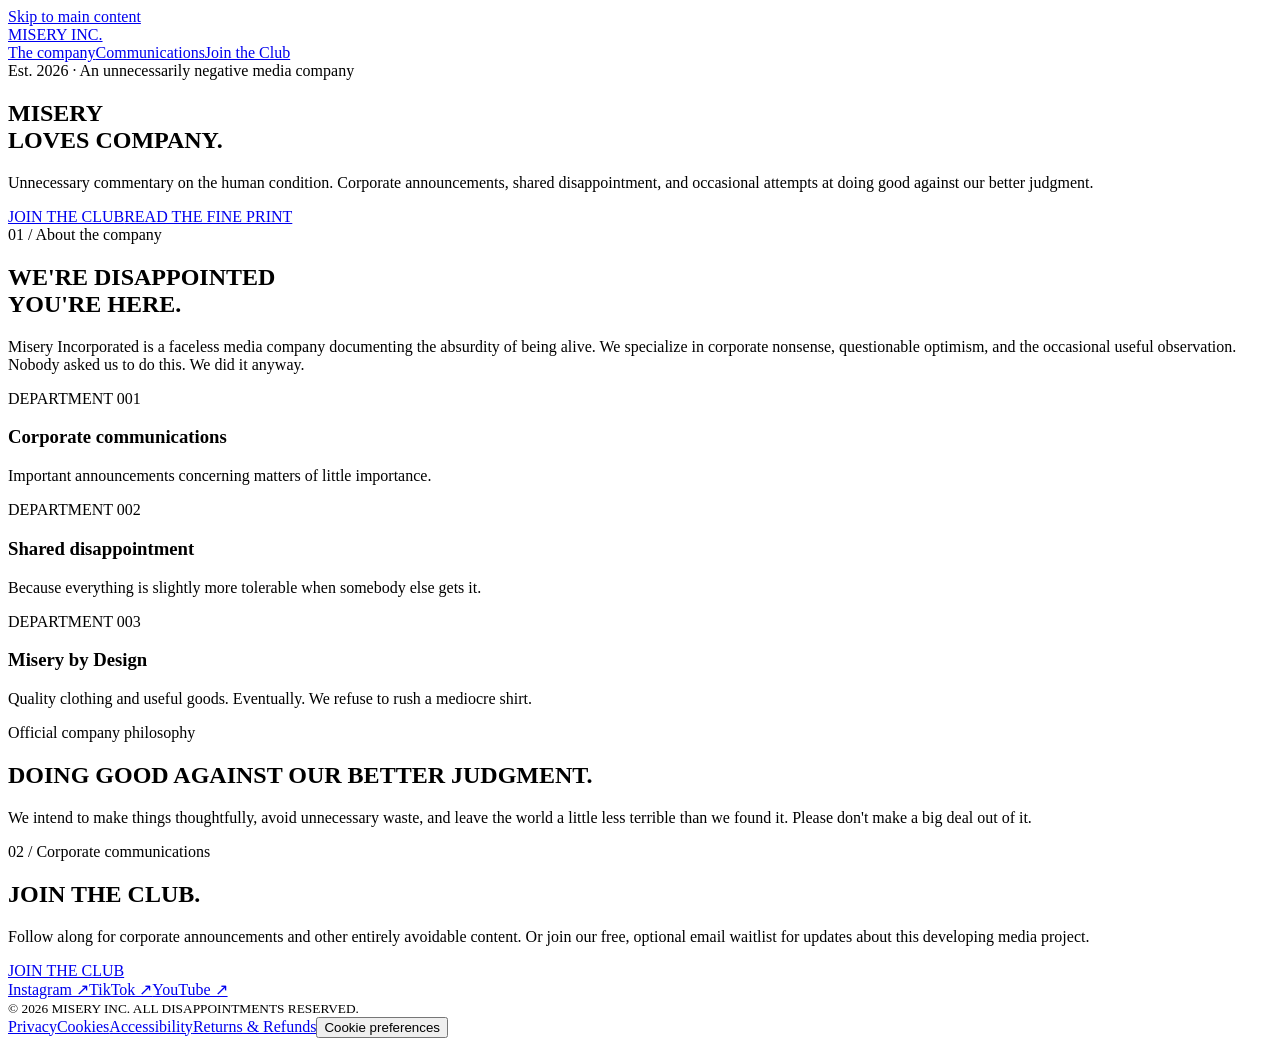
==== index.html @ b2a0571a "Add files via upload" ====
<!doctype html><html lang="en"><head><meta charset="utf-8"><meta name="viewport" content="width=device-width,initial-scale=1"><meta name="theme-color" content="#0b0b0b"><meta name="description" content="Misery Incorporated. An unnecessarily negative media company."><title>Misery Loves Company | Misery Inc.</title><link rel="stylesheet" href="style.css"></head><body><a class="skip" href="#main">Skip to main content</a><header><a class="logo" href="index.html" aria-label="Misery Incorporated home">MISERY INC.</a><nav aria-label="Main navigation"><a href="index.html#company">The company</a><a href="index.html#communications">Communications</a><a href="join.html">Join the Club</a></nav></header><main id="main"><section class="hero"><div class="eyebrow">Est. 2026 · An unnecessarily negative media company</div><h1>MISERY<br>LOVES <span>COMPANY.</span></h1><p>Unnecessary commentary on the human condition. Corporate announcements, shared disappointment, and occasional attempts at doing good against our better judgment.</p><div class="actions"><a class="btn primary" href="join.html">JOIN THE CLUB</a><a class="btn" href="#company">READ THE FINE PRINT</a></div></section>
<div class="divider"></div>
<section class="section" id="company"><div class="micro">01 / About the company</div><h2>WE'RE DISAPPOINTED<br>YOU'RE HERE.</h2><p>Misery Incorporated is a faceless media company documenting the absurdity of being alive. We specialize in corporate nonsense, questionable optimism, and the occasional useful observation. Nobody asked us to do this. We did it anyway.</p><div class="cards"><article class="card"><div class="number">DEPARTMENT 001</div><h3>Corporate communications</h3><p>Important announcements concerning matters of little importance.</p></article><article class="card"><div class="number">DEPARTMENT 002</div><h3>Shared disappointment</h3><p>Because everything is slightly more tolerable when somebody else gets it.</p></article><article class="card"><div class="number">DEPARTMENT 003</div><h3>Misery by Design</h3><p>Quality clothing and useful goods. Eventually. We refuse to rush a mediocre shirt.</p></article></div></section>
<section class="statement"><div class="micro">Official company philosophy</div><h2>DOING GOOD AGAINST OUR BETTER JUDGMENT.</h2><p>We intend to make things thoughtfully, avoid unnecessary waste, and leave the world a little less terrible than we found it. Please don't make a big deal out of it.</p></section>
<section class="section" id="communications"><div class="micro">02 / Corporate communications</div><h2>JOIN THE CLUB.</h2><p>Follow along for corporate announcements and other entirely avoidable content. Or join our free, optional email waitlist for updates about this developing media project.</p><div class="actions"><a class="btn primary" href="join.html">JOIN THE CLUB</a></div><div class="social"><a href="https://www.instagram.com/miseryinc.club/" target="_blank" rel="noopener noreferrer">Instagram ↗</a><a href="https://www.tiktok.com/@miseryinc.club" target="_blank" rel="noopener noreferrer">TikTok ↗</a><a href="https://www.youtube.com/@miseryincclub" target="_blank" rel="noopener noreferrer">YouTube ↗</a></div></section></main><footer><small>© <span data-year>2026</span> MISERY INC. ALL DISAPPOINTMENTS RESERVED.</small><div class="footlinks"><a href="privacy.html">Privacy</a><a href="cookies.html">Cookies</a><a href="accessibility.html">Accessibility</a><a href="returns.html">Returns &amp; Refunds</a><button type="button" class="ghost" data-open-preferences>Cookie preferences</button></div></footer><aside class="cookie-banner" id="cookie-banner" hidden aria-label="Cookie preferences"><strong>A brief administrative inconvenience.</strong><p>We don't use advertising or analytics cookies. Your preference is saved in this browser. Optional tracking is off by default. <a href="cookies.html">Cookie Policy</a>.</p><button class="btn" type="button" data-consent="reject">Reject optional</button><button class="btn primary" type="button" data-consent="accept">Accept optional</button></aside><script src="site.js" defer></script></body></html>
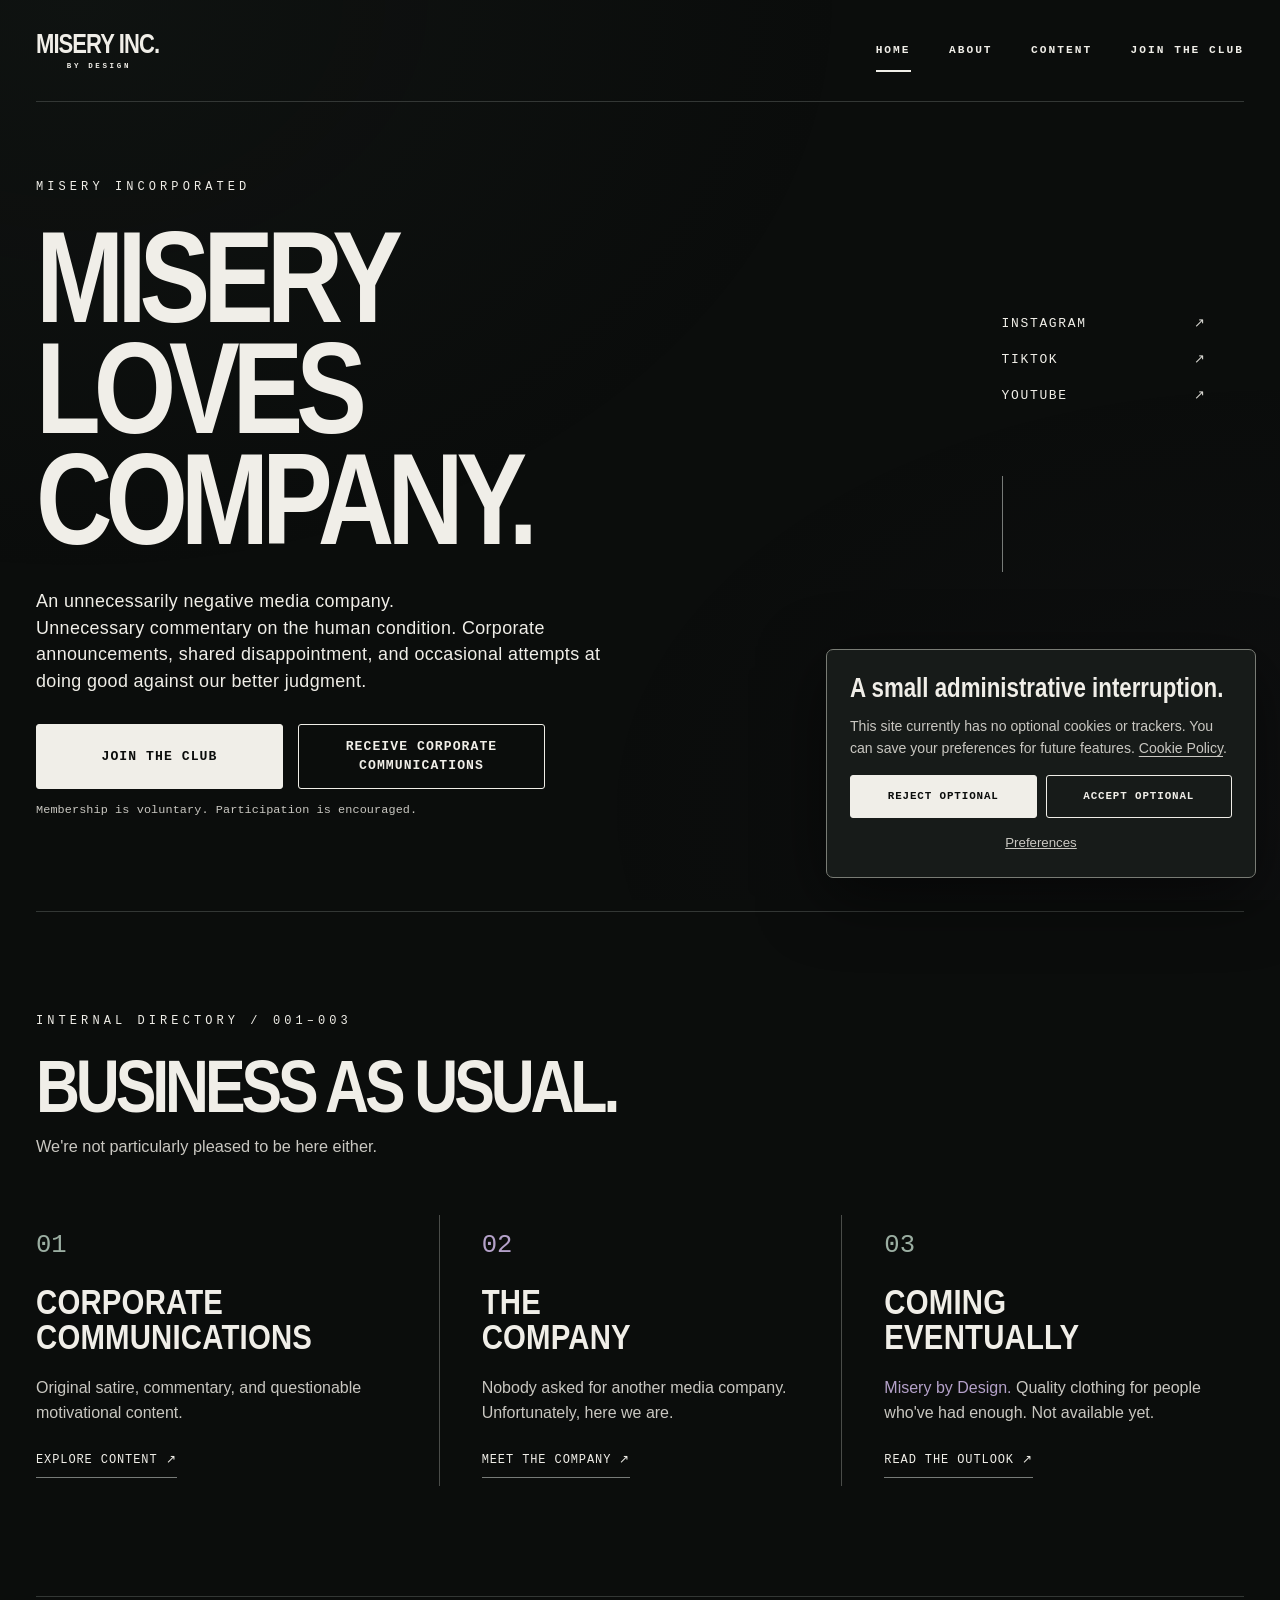
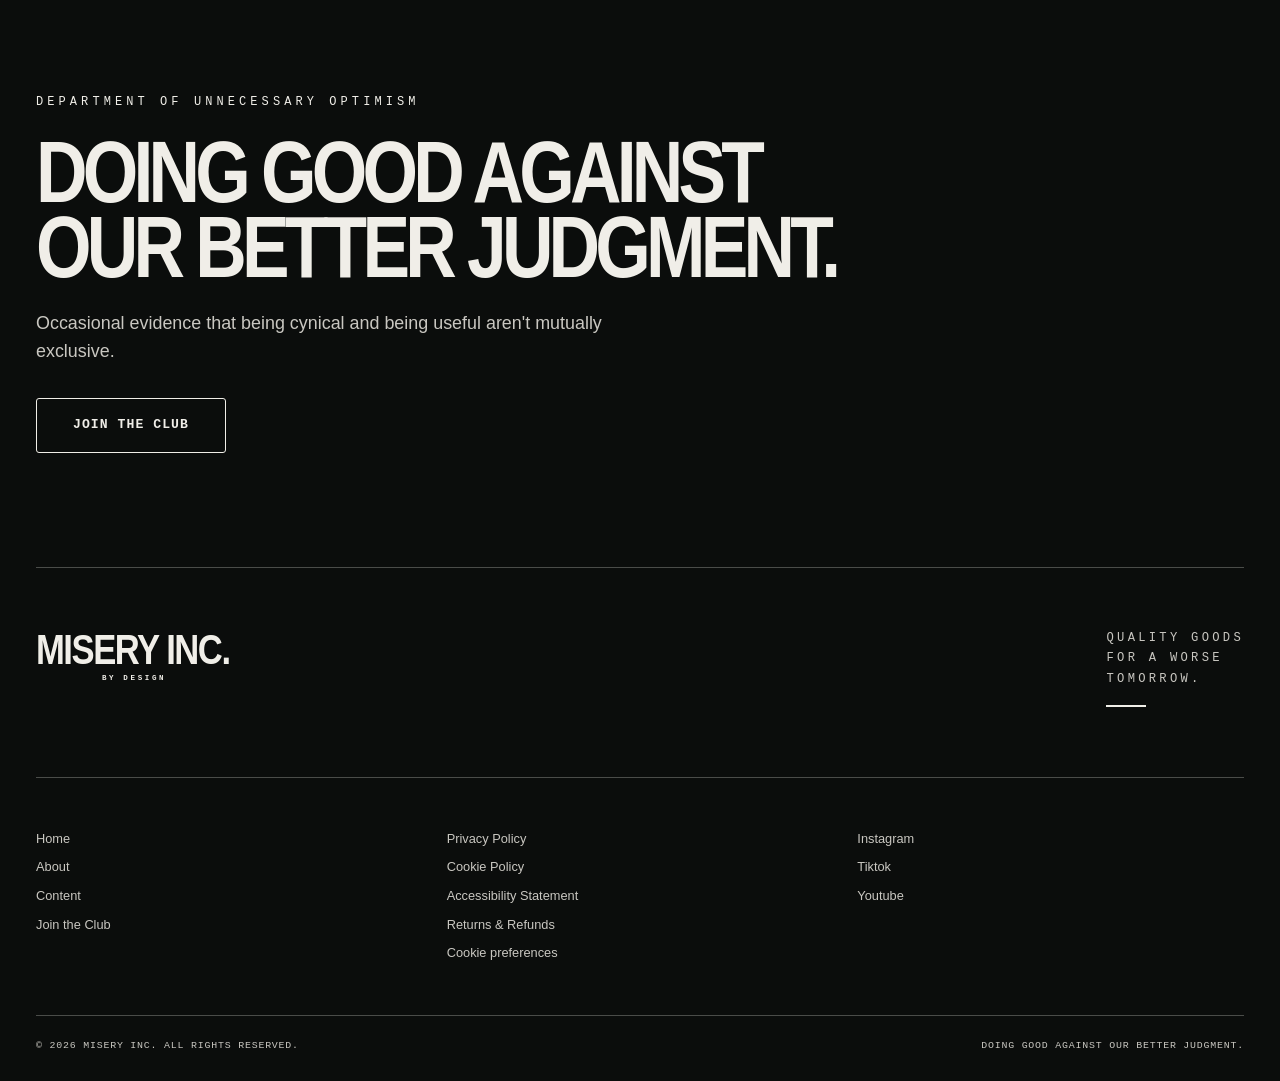
==== commit e35cc2ad: "Add files via upload" ====
--- a/index.html
+++ b/index.html
@@ -1,5 +1,68 @@
-<!doctype html><html lang="en"><head><meta charset="utf-8"><meta name="viewport" content="width=device-width,initial-scale=1"><meta name="theme-color" content="#0b0b0b"><meta name="description" content="Misery Incorporated. An unnecessarily negative media company."><title>Misery Loves Company | Misery Inc.</title><link rel="stylesheet" href="style.css"></head><body><a class="skip" href="#main">Skip to main content</a><header><a class="logo" href="index.html" aria-label="Misery Incorporated home">MISERY INC.</a><nav aria-label="Main navigation"><a href="index.html#company">The company</a><a href="index.html#communications">Communications</a><a href="join.html">Join the Club</a></nav></header><main id="main"><section class="hero"><div class="eyebrow">Est. 2026 · An unnecessarily negative media company</div><h1>MISERY<br>LOVES <span>COMPANY.</span></h1><p>Unnecessary commentary on the human condition. Corporate announcements, shared disappointment, and occasional attempts at doing good against our better judgment.</p><div class="actions"><a class="btn primary" href="join.html">JOIN THE CLUB</a><a class="btn" href="#company">READ THE FINE PRINT</a></div></section>
-<div class="divider"></div>
-<section class="section" id="company"><div class="micro">01 / About the company</div><h2>WE'RE DISAPPOINTED<br>YOU'RE HERE.</h2><p>Misery Incorporated is a faceless media company documenting the absurdity of being alive. We specialize in corporate nonsense, questionable optimism, and the occasional useful observation. Nobody asked us to do this. We did it anyway.</p><div class="cards"><article class="card"><div class="number">DEPARTMENT 001</div><h3>Corporate communications</h3><p>Important announcements concerning matters of little importance.</p></article><article class="card"><div class="number">DEPARTMENT 002</div><h3>Shared disappointment</h3><p>Because everything is slightly more tolerable when somebody else gets it.</p></article><article class="card"><div class="number">DEPARTMENT 003</div><h3>Misery by Design</h3><p>Quality clothing and useful goods. Eventually. We refuse to rush a mediocre shirt.</p></article></div></section>
-<section class="statement"><div class="micro">Official company philosophy</div><h2>DOING GOOD AGAINST OUR BETTER JUDGMENT.</h2><p>We intend to make things thoughtfully, avoid unnecessary waste, and leave the world a little less terrible than we found it. Please don't make a big deal out of it.</p></section>
-<section class="section" id="communications"><div class="micro">02 / Corporate communications</div><h2>JOIN THE CLUB.</h2><p>Follow along for corporate announcements and other entirely avoidable content. Or join our free, optional email waitlist for updates about this developing media project.</p><div class="actions"><a class="btn primary" href="join.html">JOIN THE CLUB</a></div><div class="social"><a href="https://www.instagram.com/miseryinc.club/" target="_blank" rel="noopener noreferrer">Instagram ↗</a><a href="https://www.tiktok.com/@miseryinc.club" target="_blank" rel="noopener noreferrer">TikTok ↗</a><a href="https://www.youtube.com/@miseryincclub" target="_blank" rel="noopener noreferrer">YouTube ↗</a></div></section></main><footer><small>© <span data-year>2026</span> MISERY INC. ALL DISAPPOINTMENTS RESERVED.</small><div class="footlinks"><a href="privacy.html">Privacy</a><a href="cookies.html">Cookies</a><a href="accessibility.html">Accessibility</a><a href="returns.html">Returns &amp; Refunds</a><button type="button" class="ghost" data-open-preferences>Cookie preferences</button></div></footer><aside class="cookie-banner" id="cookie-banner" hidden aria-label="Cookie preferences"><strong>A brief administrative inconvenience.</strong><p>We don't use advertising or analytics cookies. Your preference is saved in this browser. Optional tracking is off by default. <a href="cookies.html">Cookie Policy</a>.</p><button class="btn" type="button" data-consent="reject">Reject optional</button><button class="btn primary" type="button" data-consent="accept">Accept optional</button></aside><script src="site.js" defer></script></body></html>+<!doctype html>
+<html lang="en">
+<head>
+  <meta charset="utf-8">
+  <meta name="viewport" content="width=device-width, initial-scale=1">
+  <meta name="theme-color" content="#0b0d0c">
+  <meta name="description" content="Misery Incorporated is an unnecessarily negative media company. Misery loves company.">
+  <meta name="color-scheme" content="dark">
+  <title>Misery Loves Company | Misery Incorporated</title>
+  <link rel="stylesheet" href="styles.css">
+  <script src="config.js" defer></script>
+  <script src="site.js" defer></script>
+</head>
+<body class="homepage">
+<a class="skip-link" href="#main">Skip to main content</a>
+<div class="site-shell">
+  <header class="site-header">
+    <a class="wordmark" href="index.html" aria-label="Misery Incorporated, home"><span class="wordmark-top">MISERY INC.</span><span class="wordmark-sub">BY DESIGN</span></a>
+    <button class="nav-toggle" type="button" aria-label="Open navigation" aria-controls="main-nav" aria-expanded="false"><span></span><span></span><span></span></button>
+    <nav class="main-nav" id="main-nav" aria-label="Main navigation"><a href="index.html" aria-current="page">HOME</a><a href="about.html">ABOUT</a><a href="content.html">CONTENT</a><a href="join.html">JOIN THE CLUB</a></nav>
+  </header>
+  <main id="main" tabindex="-1">
+<section class="hero" aria-labelledby="hero-title">
+  <div class="hero-copy"><p class="eyebrow">MISERY INCORPORATED</p><h1 id="hero-title" class="display-headline">MISERY<br>LOVES<br>COMPANY.</h1>
+    <p class="hero-lede">An unnecessarily negative media company.<br>Unnecessary commentary on the human condition. Corporate announcements, shared disappointment, and occasional attempts at doing good against our better judgment.</p>
+    <div class="hero-actions"><a class="button button-light" href="join.html">JOIN THE CLUB</a><a class="button button-outline" href="join.html">RECEIVE CORPORATE<br class="desktop-break"> COMMUNICATIONS</a></div>
+    <p class="microline">Membership is voluntary. Participation is encouraged.</p>
+  </div>
+  <aside class="hero-aside" aria-label="Find us online"><div class="social-stack" aria-label="Follow Misery Incorporated"><a href="https://www.instagram.com/miseryinc.club/" rel="noopener noreferrer" target="_blank">INSTAGRAM<span aria-hidden="true">↗</span><span class="sr-only"> (opens in a new tab)</span></a><a href="https://www.tiktok.com/@miseryinc.club" rel="noopener noreferrer" target="_blank">TIKTOK<span aria-hidden="true">↗</span><span class="sr-only"> (opens in a new tab)</span></a><a href="https://www.youtube.com/@miseryincclub" rel="noopener noreferrer" target="_blank">YOUTUBE<span aria-hidden="true">↗</span><span class="sr-only"> (opens in a new tab)</span></a></div><div class="side-rule"></div><div class="side-phrase">QUALITY<br>GOODS<br>FOR A WORSE<br>TOMORROW.<span class="motto-rule"></span></div></aside>
+</section>
+<div class="hairline" role="presentation"></div>
+<section class="home-departments" aria-labelledby="dept-title"><div class="section-intro"><p class="eyebrow">INTERNAL DIRECTORY / 001–003</p><h2 id="dept-title" class="section-heading">BUSINESS AS USUAL.</h2><p>We're not particularly pleased to be here either.</p></div>
+  <div class="department-grid">
+    <article class="department"><p class="department-number sage">01</p><h3>CORPORATE<br>COMMUNICATIONS</h3><p>Original satire, commentary, and questionable motivational content.</p><a class="inline-link" href="content.html">EXPLORE CONTENT <span aria-hidden="true">↗</span></a></article>
+    <article class="department"><p class="department-number violet">02</p><h3>THE<br>COMPANY</h3><p>Nobody asked for another media company. Unfortunately, here we are.</p><a class="inline-link" href="about.html">MEET THE COMPANY <span aria-hidden="true">↗</span></a></article>
+    <article class="department"><p class="department-number sage">03</p><h3>COMING<br>EVENTUALLY</h3><p><span class="violet-ink">Misery by Design.</span> Quality clothing for people who've had enough. Not available yet.</p><a class="inline-link" href="about.html#eventually">READ THE OUTLOOK <span aria-hidden="true">↗</span></a></article>
+  </div>
+</section>
+<section class="closing-line" aria-labelledby="closing-title"><p class="eyebrow">DEPARTMENT OF UNNECESSARY OPTIMISM</p><h2 id="closing-title">DOING GOOD AGAINST<br>OUR BETTER JUDGMENT.</h2><p>Occasional evidence that being cynical and being useful aren't mutually exclusive.</p><a class="button button-outline" href="join.html">JOIN THE CLUB</a></section>
+</main>
+  <footer class="site-footer">
+    <div class="footer-top">
+      <a class="wordmark footer-wordmark" href="index.html" aria-label="Misery Incorporated, home"><span class="wordmark-top">MISERY INC.</span><span class="wordmark-sub">BY DESIGN</span></a>
+      <div class="footer-motto">QUALITY GOODS<br>FOR A WORSE<br>TOMORROW.<span class="motto-rule"></span></div>
+    </div>
+    <div class="footer-links">
+      <div class="footer-link-group"><a href="index.html">Home</a><a href="about.html">About</a><a href="content.html">Content</a><a href="join.html">Join the Club</a></div>
+      <div class="footer-link-group"><a href="privacy.html">Privacy Policy</a><a href="cookies.html">Cookie Policy</a><a href="accessibility.html">Accessibility Statement</a><a href="returns.html">Returns &amp; Refunds</a><button type="button" class="text-button" data-open-preferences>Cookie preferences</button></div>
+      <div class="footer-link-group"><a href="https://www.instagram.com/miseryinc.club/" target="_blank" rel="noopener noreferrer">Instagram<span class="sr-only"> (opens in a new tab)</span></a><a href="https://www.tiktok.com/@miseryinc.club" target="_blank" rel="noopener noreferrer">Tiktok<span class="sr-only"> (opens in a new tab)</span></a><a href="https://www.youtube.com/@miseryincclub" target="_blank" rel="noopener noreferrer">Youtube<span class="sr-only"> (opens in a new tab)</span></a></div>
+    </div>
+    <div class="footer-bottom"><span>© <span data-year>2026</span> MISERY INC. ALL RIGHTS RESERVED.</span><span>DOING GOOD AGAINST OUR BETTER JUDGMENT.</span></div>
+  </footer>
+</div>
+<div class="cookie-notice" id="cookie-notice" role="region" aria-label="Cookie consent" hidden>
+  <div class="cookie-notice-copy"><strong>A small administrative interruption.</strong><p>This site currently has no optional cookies or trackers. You can save your preferences for future features. <a href="cookies.html">Cookie Policy</a>.</p></div>
+  <div class="cookie-actions"><button type="button" class="button button-light button-small" data-consent="reject">REJECT OPTIONAL</button><button type="button" class="button button-outline button-small" data-consent="accept">ACCEPT OPTIONAL</button><button type="button" class="text-button" data-open-preferences>Preferences</button></div>
+</div>
+<dialog id="privacy-dialog" class="privacy-dialog" aria-labelledby="privacy-dialog-title">
+  <div class="dialog-top"><h2 id="privacy-dialog-title">PRIVACY PREFERENCES.</h2><button class="dialog-close" type="button" data-close-preferences aria-label="Close privacy preferences">×</button></div>
+  <p>Necessary site functionality is always enabled. Optional cookies and analytics are <strong>not installed</strong> on this website today.</p>
+  <div class="preference-item"><div><strong>Necessary storage</strong><p>Remembers this choice in your browser.</p></div><span class="status-text">ALWAYS ON</span></div>
+  <label class="preference-item" for="pref-analytics"><span><strong>Future analytics</strong><span class="preference-description">Save your preference if analytics are added later. Nothing loads now.</span></span><input id="pref-analytics" type="checkbox"></label>
+  <label class="preference-item" for="pref-marketing"><span><strong>Future marketing cookies</strong><span class="preference-description">Save your preference if marketing cookies are added later. Nothing loads now.</span></span><input id="pref-marketing" type="checkbox"></label>
+  <p class="fineprint">Your saved choices do not authorize a future tracker to load automatically. Any new tracking requires an updated notice and compliant implementation.</p>
+  <div class="dialog-actions"><button type="button" class="button button-outline" data-consent="reject">REJECT OPTIONAL</button><button type="button" class="button button-light" id="save-preferences">SAVE PREFERENCES</button></div>
+</dialog>
+</body>
+</html>
--- a/styles.css
+++ b/styles.css
@@ -0,0 +1,228 @@
+/* MISERY INC. / NO STOCK IMAGES, NO FRAMEWORK, NO EXTERNAL FONTS */
+:root {
+  color-scheme: dark;
+  --void:#0b0d0c; --concrete:#222524; --steel:#777b78;
+  --bone:#f0eee8; --muted:#c9c7c1; --sage:#9baea2; --violet:#b4a1c9;
+  --border:#4a4c49; --border-soft:#333735;
+  --heading:Impact, 'Arial Narrow', 'Roboto Condensed', 'Liberation Sans Narrow', Arial, sans-serif;
+  --body:Arial, Helvetica, 'Liberation Sans', sans-serif;
+  --mono:'SFMono-Regular', Consolas, 'Liberation Mono', Menlo, monospace;
+  --page: min(1440px, calc(100% - 72px));
+}
+*,*::before,*::after {box-sizing:border-box}
+html {scroll-behavior:smooth}
+body {margin:0; min-width:320px; background:var(--void); color:var(--bone); font-family:var(--body); line-height:1.55; -webkit-font-smoothing:antialiased}
+body::before {content:""; pointer-events:none; position:fixed; inset:0; z-index:-1; background: radial-gradient(ellipse at 6% 0%, rgba(42,54,49,.14), transparent 45%), radial-gradient(ellipse at 100% 90%, rgba(87,67,99,.055), transparent 38%)}
+a {color:inherit; text-underline-offset:.2em} button,input {font:inherit}
+button {cursor:pointer} button:disabled {cursor:not-allowed;opacity:.48}
+[hidden] {display:none!important}
+:focus-visible {outline:3px solid var(--sage); outline-offset:4px}
+::selection {background:var(--sage);color:var(--void)}
+.sr-only {position:absolute; width:1px; height:1px; margin:-1px; padding:0; overflow:hidden; clip:rect(0,0,0,0); white-space:nowrap; border:0}
+.skip-link {position:absolute; top:-200px; left:24px; z-index:500; background:var(--bone); padding:12px 18px; color:var(--void)}
+.skip-link:focus {top:12px}
+.site-shell {width:var(--page); margin:0 auto}
+.site-header {min-height:102px; display:flex; align-items:center; justify-content:space-between; gap:2rem; border-bottom:1px solid var(--border-soft)}
+.wordmark {display:inline-flex; flex-direction:column; text-decoration:none; width:max-content; text-align:center; line-height:1}
+.wordmark-top {font-family:var(--heading); font-stretch:condensed; font-size:clamp(1.6rem,2.1vw,2.15rem); letter-spacing:-.035em; font-weight:900}
+.wordmark-sub {font-family:var(--mono); font-size:.47rem; letter-spacing:.35em; font-weight:700; margin-top:5px; padding-left:.35em}
+.main-nav {display:flex; align-items:center; gap:clamp(1.15rem,3vw,3.5rem)}
+.main-nav a {display:inline-flex; min-height:42px; align-items:center; position:relative; text-decoration:none; font-family:var(--mono);font-weight:700;letter-spacing:.18em;font-size:.7rem;white-space:nowrap}
+.main-nav a:hover,.main-nav a[aria-current="page"] {color:var(--bone)}
+.main-nav a::after {content:"";height:2px;background:var(--bone);position:absolute;bottom:0;left:0;right:100%;transition:right .2s ease}
+.main-nav a:hover::after,.main-nav a[aria-current="page"]::after {right:0}
+.nav-toggle {display:none; align-items:center;flex-direction:column;justify-content:center;gap:5px;width:46px;height:46px;background:transparent;border:1px solid var(--border);color:var(--bone)}
+.nav-toggle span {display:block; width:20px;height:2px;background:currentColor}
+.hero {display:grid; grid-template-columns:minmax(0, 1fr) minmax(185px,.28fr); gap:8%; align-items:center; min-height:clamp(650px,72vh,865px); padding:76px 3.1% 92px 0}
+.eyebrow {font-family:var(--mono);font-size:.75rem; letter-spacing:.34em; font-weight:500;line-height:1.65;margin:0 0 22px}
+.display-headline,.page-headline,.section-heading,.closing-line h2 {font-family:var(--heading);font-stretch:condensed;font-weight:900;letter-spacing:-.055em;line-height:.86;text-transform:uppercase;margin:0}
+.display-headline {font-size:clamp(6rem,10.1vw,10.9rem);max-width:1020px}
+.hero-lede {max-width:590px;font-size:clamp(1.06rem,1.4vw,1.33rem);line-height:1.48;letter-spacing:.02em;margin:35px 0 30px}
+.hero-actions {display:flex;flex-wrap:wrap;gap:15px;align-items:stretch}
+.button {display:inline-flex;align-items:center;justify-content:center; min-height:55px; min-width:190px; padding:13px 25px;text-align:center;text-decoration:none; border-radius:3px;border:1px solid var(--bone);font-family:var(--mono);font-size:.82rem;font-weight:700;letter-spacing:.08em;line-height:1.4;transition:background-color .18s,color .18s,border-color .18s,transform .18s;max-width:100%}
+.button:not(:disabled):hover {transform:translateY(-2px)}
+.button-light {color:var(--void);background:var(--bone)}
+.button-light:not(:disabled):hover {background:var(--sage);border-color:var(--sage)}
+.button-outline {color:var(--bone); background:transparent}
+.button-outline:not(:disabled):hover {background:var(--bone);color:var(--void)}
+.button-small {min-width:0;min-height:43px;font-size:.68rem; padding:10px 14px}
+.hero-actions .button {width:247px}
+.microline {font-family:var(--mono);font-size:.74rem;letter-spacing:.008em;color:var(--muted);margin:12px 0 0}
+.hero-aside {display:flex;flex-direction:column;gap:70px;justify-self:end; align-items:stretch; width:205px; padding-top:95px}
+.social-stack {display:flex;flex-direction:column;gap:16px}
+.social-stack a {font-family:var(--mono); font-size:.81rem;letter-spacing:.13em;text-decoration:none;display:flex;justify-content:space-between;align-items:center;gap:10px}
+.social-stack a:hover,.social-row a:hover {color:var(--sage)}
+.social-stack a span[aria-hidden] {opacity:.9}
+.side-rule {width:1px;height:96px;background:var(--steel)}
+.side-phrase,.footer-motto {font-family:var(--mono);font-size:1.02rem;letter-spacing:.27em;line-height:1.7}
+.motto-rule {display:block;width:42px;height:2px;background:var(--bone);margin-top:24px}
+.hairline {width:100%;height:1px;background:var(--border-soft)}
+.home-departments {padding:100px 0 110px}
+.section-intro {margin-bottom:55px}
+.section-heading {font-size:clamp(3.8rem,5.8vw,6rem)}
+.section-intro>p:last-child {font-size:1.02rem;color:var(--muted)}
+.department-grid {display:grid;grid-template-columns:repeat(3,minmax(0,1fr))}
+.department {padding:18px 42px 8px 0; min-height:248px}
+.department+.department {border-left:1px solid var(--border);padding-left:42px}
+.department-number {font-family:var(--mono);font-size:1.6rem;line-height:1;margin:0 0 26px}
+.sage {color:var(--sage)}.violet {color:var(--violet)}.violet-ink {color:var(--violet)}
+.department h2,.department h3 {font-family:var(--heading);font-weight:900;font-size:clamp(1.7rem,2.8vw,2.7rem);line-height:.98;letter-spacing:.005em;margin:0 0 20px}
+.department p:not(.department-number) {font-size:1rem;max-width:340px;line-height:1.58;color:var(--muted)}
+.inline-link {font-family:var(--mono);font-size:.75rem;letter-spacing:.075em;text-decoration:none;display:inline-block;margin-top:10px;border-bottom:1px solid var(--steel);padding-bottom:7px}
+.inline-link:hover {color:var(--sage)}
+.closing-line {border-top:1px solid var(--border-soft);padding:96px 0 114px;max-width:100%}
+.closing-line h2 {font-size:clamp(3.6rem,6.8vw,7.5rem)}
+.closing-line>p:not(.eyebrow) {font-size:1.12rem;color:var(--muted);max-width:640px;margin:26px 0 32px}
+/* Main pages */
+.page-hero {padding:85px 0 83px;max-width:1100px;min-height:450px}
+.page-hero.compact {min-height:0;padding-bottom:55px}
+.page-headline {font-size:clamp(4.5rem,9.1vw,10rem)}
+.page-lede {max-width:770px;font-size:clamp(1.08rem,1.55vw,1.43rem);line-height:1.5;margin:27px 0 0;color:var(--muted)}
+.intro-accent {font-size:clamp(1.3rem,2vw,1.75rem);margin:24px 0 0}
+.about-page .page-lede {max-width:730px}
+.about-grid {border-top:1px solid var(--border);padding:70px 0 110px}
+.content-section {border-top:1px solid var(--border);padding:25px 0 120px}
+.filter-bar {display:flex;flex-wrap:wrap;gap:12px 28px;margin-bottom:22px}
+.filter-button {min-height:44px;background:transparent;color:var(--muted);border:0;border-bottom:2px solid transparent;font-family:var(--mono);font-size:.76rem;letter-spacing:.13em;font-weight:700;padding:10px 0}
+.filter-button:hover,.filter-button.is-active {border-bottom-color:var(--bone);color:var(--bone)}
+.content-list {border-top:1px solid var(--border-soft)}
+.content-item {display:grid;grid-template-columns:72px minmax(0,1fr) auto;gap:16px;align-items:center;padding:29px 0;border-bottom:1px solid var(--border-soft)}
+.content-index {font-family:var(--mono);font-size:.85rem;color:var(--sage)}
+.content-item h2 {font-family:var(--heading);font-size:clamp(1.6rem,3vw,2.7rem);font-weight:800;line-height:1.05;margin:0 0 8px}
+.content-item p {font-family:var(--mono);font-size:.7rem;letter-spacing:.14em;color:var(--muted);margin:0 0 6px}
+.content-description {font-size:.95rem;color:var(--muted)}
+.content-status {font-family:var(--mono);letter-spacing:.07em;font-size:.7rem;border:1px solid var(--border);padding:10px 12px;color:var(--muted);text-align:center}
+.content-social {padding-top:70px}
+.social-row {display:flex;flex-wrap:wrap;gap:13px 36px}
+.social-row a {font-family:var(--mono);font-size:.82rem;text-decoration:none;letter-spacing:.13em;border-bottom:1px solid var(--steel);padding:7px 0}
+.social-row a span[aria-hidden] {margin-left:9px}
+/* Join */
+.join-layout {display:grid;grid-template-columns:minmax(0,1.13fr) minmax(330px,.8fr);gap:7%;align-items:center;min-height:650px;padding:90px 0 110px}
+.join-intro .page-headline {font-size:clamp(4.8rem,7.8vw,8.4rem)}
+.join-card {padding:40px;background:#121514;border:1px solid var(--border);border-radius:4px}
+.join-card h2 {font-family:var(--heading);font-size:3rem;line-height:1;margin:0 0 15px}
+.join-card>p:not(.eyebrow),.join-card .field-help {font-size:.96rem;line-height:1.6;color:var(--muted)}
+.join-card .button {width:100%}
+.join-card a:not(.button) {text-decoration:underline}
+.fake-field {border:1px solid #676b67;background:#242724;color:#dad8d2;padding:13px 16px;margin:11px 0;font-size:.93rem;border-radius:3px}
+.fake-field+.button {margin-top:12px}
+.field-help {margin:16px 0 0}
+.fineprint {color:var(--muted);font-size:.84rem;line-height:1.6}
+.simple-footer-section {padding:58px 0 100px;border-top:1px solid var(--border)}
+/* Legal */
+.legal-heading {padding:87px 0 65px;border-bottom:1px solid var(--border)}
+.legal-page .page-headline {font-size:clamp(4.7rem,7.5vw,8rem)}
+.legal-date {font-family:var(--mono);letter-spacing:.05em;font-size:.87rem;color:var(--muted);margin-top:26px}
+.legal-copy {max-width:880px;padding:32px 0 110px}
+.legal-copy h2 {font-family:var(--heading);font-size:clamp(1.8rem,3.3vw,2.7rem);letter-spacing:.005em;line-height:1.08;margin:43px 0 13px}
+.legal-copy p,.legal-copy li {font-size:1.03rem;color:var(--muted);line-height:1.75}
+.legal-copy a {color:var(--bone)}
+.legal-copy code {color:var(--sage);font-size:.9em}
+.legal-review {border-left:4px solid var(--sage);padding:16px 22px;background:#191e1a;line-height:1.5}
+/* Footer */
+.site-footer {border-top:1px solid var(--border);padding:60px 0 28px}
+.footer-top {display:flex;justify-content:space-between;align-items:start;gap:24px;padding:0 0 70px;border-bottom:1px solid var(--border)}
+.footer-wordmark .wordmark-top {font-size:clamp(2.1rem,3.3vw,3rem)}
+.footer-motto {font-size:.76rem;color:var(--muted)}
+.footer-motto .motto-rule {width:40px;margin-top:15px}
+.footer-links {display:grid;grid-template-columns:repeat(3,minmax(0,1fr));gap:24px;padding:53px 0}
+.footer-link-group {display:flex;flex-direction:column;gap:12px;align-items:flex-start}
+.footer-link-group a,.footer-link-group .text-button {font-size:.8rem;line-height:1.3;text-decoration:none;color:var(--muted)}
+.footer-link-group a:hover,.text-button:hover {color:var(--bone);text-decoration:underline}
+.text-button {background:transparent;border:0;color:var(--muted);padding:0;font:inherit;text-align:left;text-decoration:underline;cursor:pointer}
+.footer-bottom {border-top:1px solid var(--border);display:flex;justify-content:space-between;gap:12px;flex-wrap:wrap;padding:22px 0 0;font-family:var(--mono);font-size:.62rem;letter-spacing:.08em;color:var(--muted)}
+/* Consent */
+.cookie-notice {position:fixed;z-index:90;right:24px;bottom:22px;width:min(430px,calc(100% - 32px));background:#171b19;border:1px solid #797c75;box-shadow:0 18px 65px rgba(0,0,0,.56);padding:23px;border-radius:7px}
+.cookie-notice-copy strong {font-family:var(--heading);font-size:1.7rem;line-height:1.1}
+.cookie-notice-copy p {color:var(--muted);font-size:.88rem;line-height:1.55;margin:11px 0 16px}
+.cookie-actions {display:grid;grid-template-columns:1fr 1fr;gap:9px}
+.cookie-actions .text-button {grid-column:1/-1;text-align:center;font-size:.83rem;margin:6px auto 0}
+.privacy-dialog {position:fixed;margin:auto;background:#141816;color:var(--bone);width:min(580px,calc(100% - 32px));max-height:calc(100dvh - 48px);overflow:auto;border:1px solid var(--border);padding:28px;border-radius:7px;box-shadow:0 16px 60px rgba(0,0,0,.65)}
+.privacy-dialog::backdrop {background:rgba(0,0,0,.76)}
+.dialog-top {display:flex;align-items:start;justify-content:space-between;gap:12px}
+.dialog-top h2 {font-family:var(--heading);font-size:2.5rem;line-height:1;margin:0}
+.dialog-close {color:var(--bone);background:none;border:1px solid var(--border);font-size:1.7rem;width:42px;height:42px}
+.privacy-dialog>p {color:var(--muted);line-height:1.6}
+.preference-item {display:flex;align-items:center;justify-content:space-between;gap:12px;border-top:1px solid var(--border);padding:20px 0}
+.preference-item>div {max-width:365px}
+.preference-item strong {display:block;font-size:.96rem}
+.preference-item p,.preference-description {display:block;font-size:.81rem;color:var(--muted);margin:5px 0 0}
+.preference-item input[type="checkbox"] {width:23px;height:23px;accent-color:var(--sage);flex-shrink:0}
+.status-text {font-family:var(--mono);font-size:.65rem;letter-spacing:.05em;white-space:nowrap;color:var(--sage)}
+.dialog-actions {display:flex;gap:12px;flex-wrap:wrap}
+.dialog-actions .button {flex:1;min-width:150px}
+/* Responsive */
+@media (max-width:1100px) {
+ :root {--page:min(1440px,calc(100% - 52px))}
+ .display-headline {font-size:clamp(5.5rem,10vw,9rem)}
+ .hero {gap:3%;grid-template-columns:minmax(0,1fr) 165px}
+ .hero-aside {width:160px}
+ .hero-actions .button {width:216px}
+ .side-phrase {font-size:.82rem}
+ .department+.department {padding-left:24px}
+ .department {padding-right:24px}
+}
+@media (max-width:760px) {
+ :root {--page:calc(100% - 36px)}
+ .site-header {min-height:76px}
+ .wordmark-top {font-size:1.8rem}
+ .nav-toggle {display:flex;z-index:30}
+ .main-nav {position:absolute; z-index:25;top:76px;left:18px;right:18px;display:none;flex-direction:column;gap:0;align-items:stretch;padding:12px 21px 17px;background:#161a17;border:1px solid var(--border);box-shadow:0 15px 45px #000a}
+ .main-nav.is-open {display:flex}
+ .main-nav a {font-size:.85rem;padding:12px 0;min-height:50px}
+ .main-nav a::after {right:0;opacity:0}
+ .main-nav a[aria-current="page"]::after {opacity:1}
+ .hero {min-height:0;display:block;padding:64px 0 67px}
+ .eyebrow {font-size:.7rem;letter-spacing:.26em;margin-bottom:18px}
+ .display-headline {font-size:clamp(4.65rem,14.2vw,8rem);line-height:.88}
+ .hero-lede {font-size:1rem;line-height:1.5;margin:27px 0 26px;max-width:590px}
+ .hero-actions {flex-direction:column;max-width:450px;gap:10px}
+ .hero-actions .button {width:100%;min-height:53px}
+ .desktop-break {display:none}
+ .hero-aside {width:auto;gap:0;padding:30px 0 0;display:block}
+ .social-stack {max-width:480px;gap:0}
+ .social-stack a {font-size:.75rem;min-height:44px;border-bottom:1px solid var(--border-soft)}
+ .side-rule,.side-phrase {display:none}
+ .home-departments {padding:65px 0 70px}
+ .section-heading {font-size:clamp(3.5rem,11vw,5.5rem)}
+ .section-intro {margin-bottom:20px}
+ .department-grid {display:block}
+ .department {padding:27px 0 30px;min-height:0}
+ .department+.department {border-left:0;border-top:1px solid var(--border);padding:27px 0 30px}
+ .department h2,.department h3 {font-size:2.4rem}
+ .department p:not(.department-number) {max-width:580px}
+ .department-number {margin-bottom:13px}
+ .closing-line {padding:65px 0 85px}
+ .closing-line h2 {font-size:clamp(3.45rem,11.5vw,6.5rem)}
+ .page-hero {padding:67px 0;min-height:0}
+ .page-headline {font-size:clamp(4rem,12vw,7rem)}
+ .about-grid {padding:25px 0 60px}
+ .content-section {padding-bottom:75px}
+ .content-item {grid-template-columns:35px 1fr;gap:10px;padding:23px 0}
+ .content-item h2 {font-size:2rem}
+ .content-status {grid-column:2;justify-self:start}
+ .join-layout {display:flex;flex-direction:column;gap:44px;align-items:stretch;min-height:0;padding:65px 0 70px}
+ .join-intro .page-headline {font-size:clamp(3.8rem,11.3vw,7rem)}
+ .join-card {padding:27px}
+ .legal-heading {padding:67px 0 50px}
+ .legal-page .page-headline {font-size:clamp(3.7rem,11vw,6.5rem)}
+ .legal-copy {padding-bottom:75px}
+ .footer-top {padding-bottom:42px}
+ .footer-links {gap:12px;padding:35px 0}
+}
+@media (max-width:475px) {
+ .display-headline {font-size:clamp(4rem,16.1vw,5.2rem)}
+ .hero .eyebrow {font-size:.64rem}
+ .footer-links {grid-template-columns:1fr 1fr;row-gap:32px}
+ .footer-link-group:last-child {grid-column:1/-1;display:flex;flex-direction:row;flex-wrap:wrap;column-gap:22px}
+ .footer-motto {font-size:.62rem}
+ .footer-bottom {font-size:.57rem}
+ .cookie-notice {bottom:10px;right:10px;width:calc(100% - 20px);padding:17px}
+ .cookie-actions {grid-template-columns:1fr}
+ .cookie-actions .text-button {grid-column:auto}
+ .button-small {min-height:44px}
+ .dialog-actions {flex-direction:column}
+ .filter-bar {gap:7px 18px}
+ .filter-button {font-size:.66rem}
+}
+@media (prefers-reduced-motion:reduce) {html {scroll-behavior:auto} *,*::before,*::after {animation-duration:.01ms!important;transition-duration:.01ms!important}}
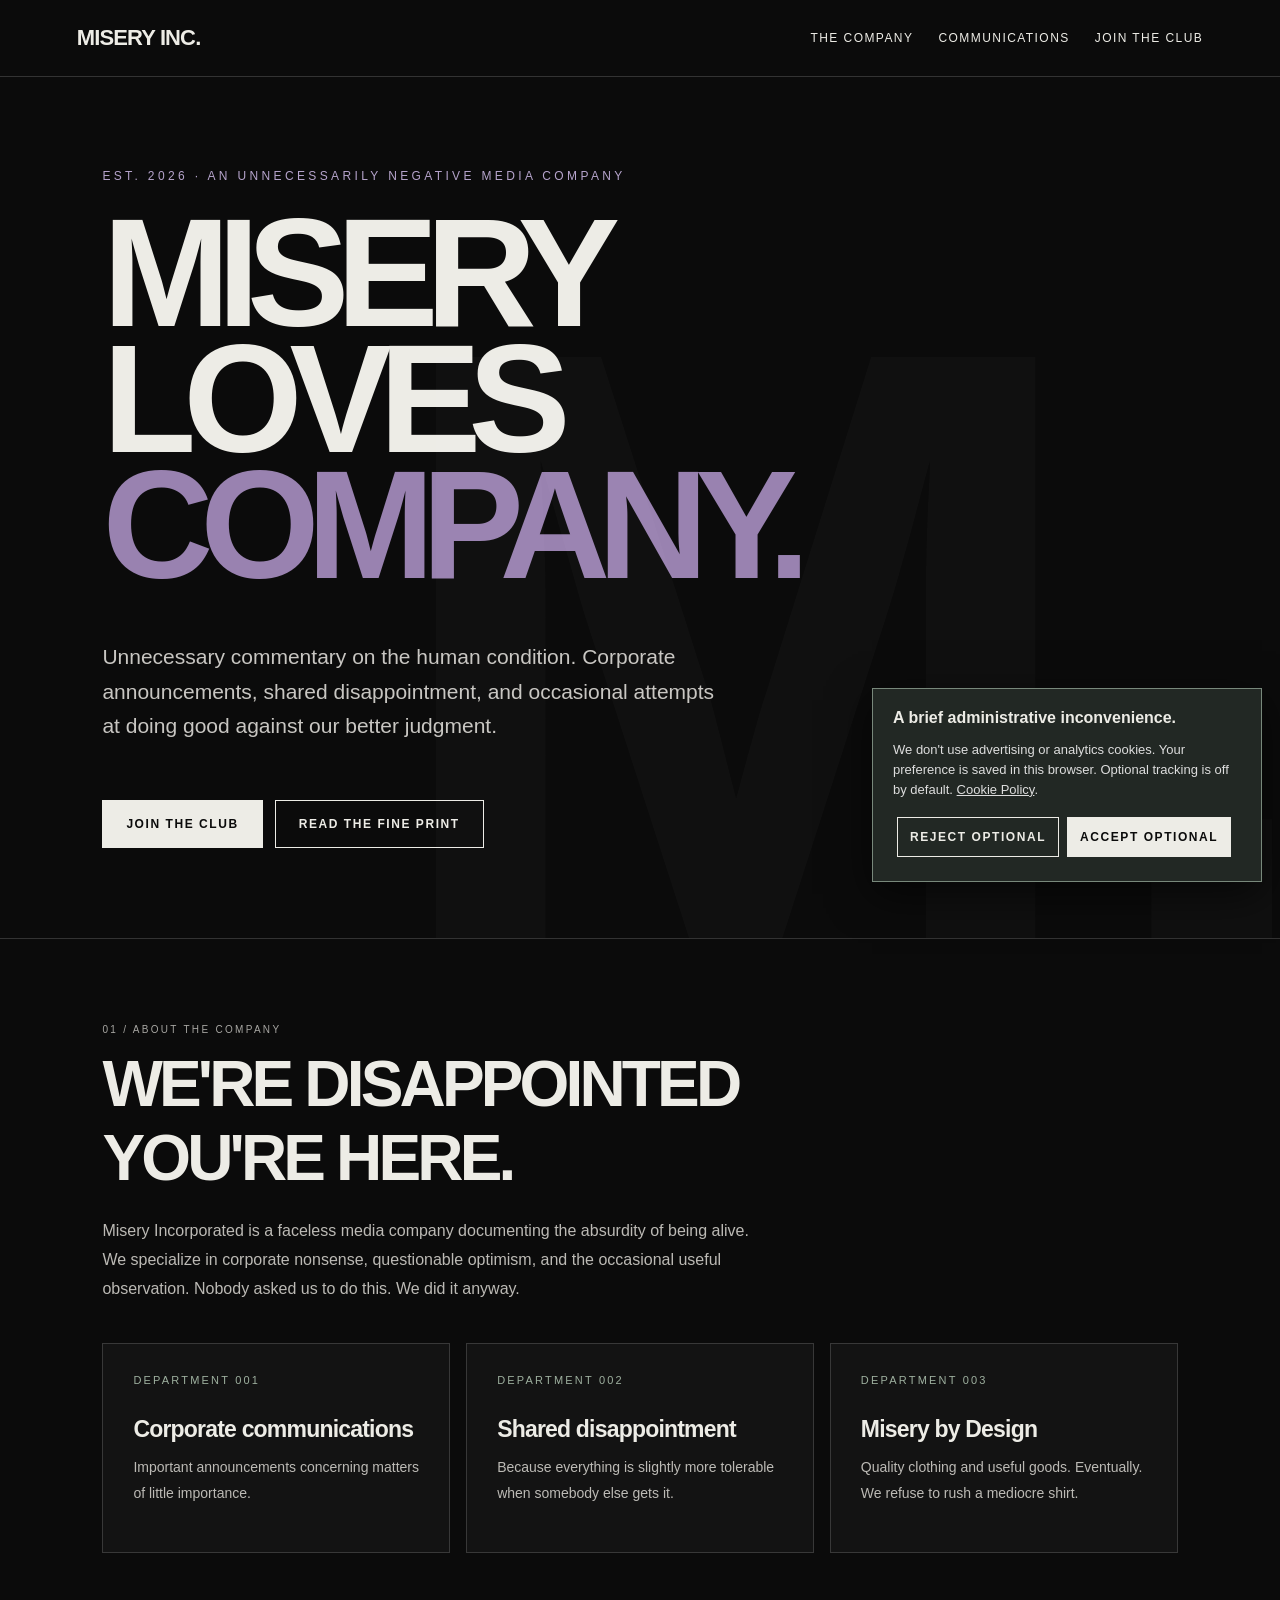
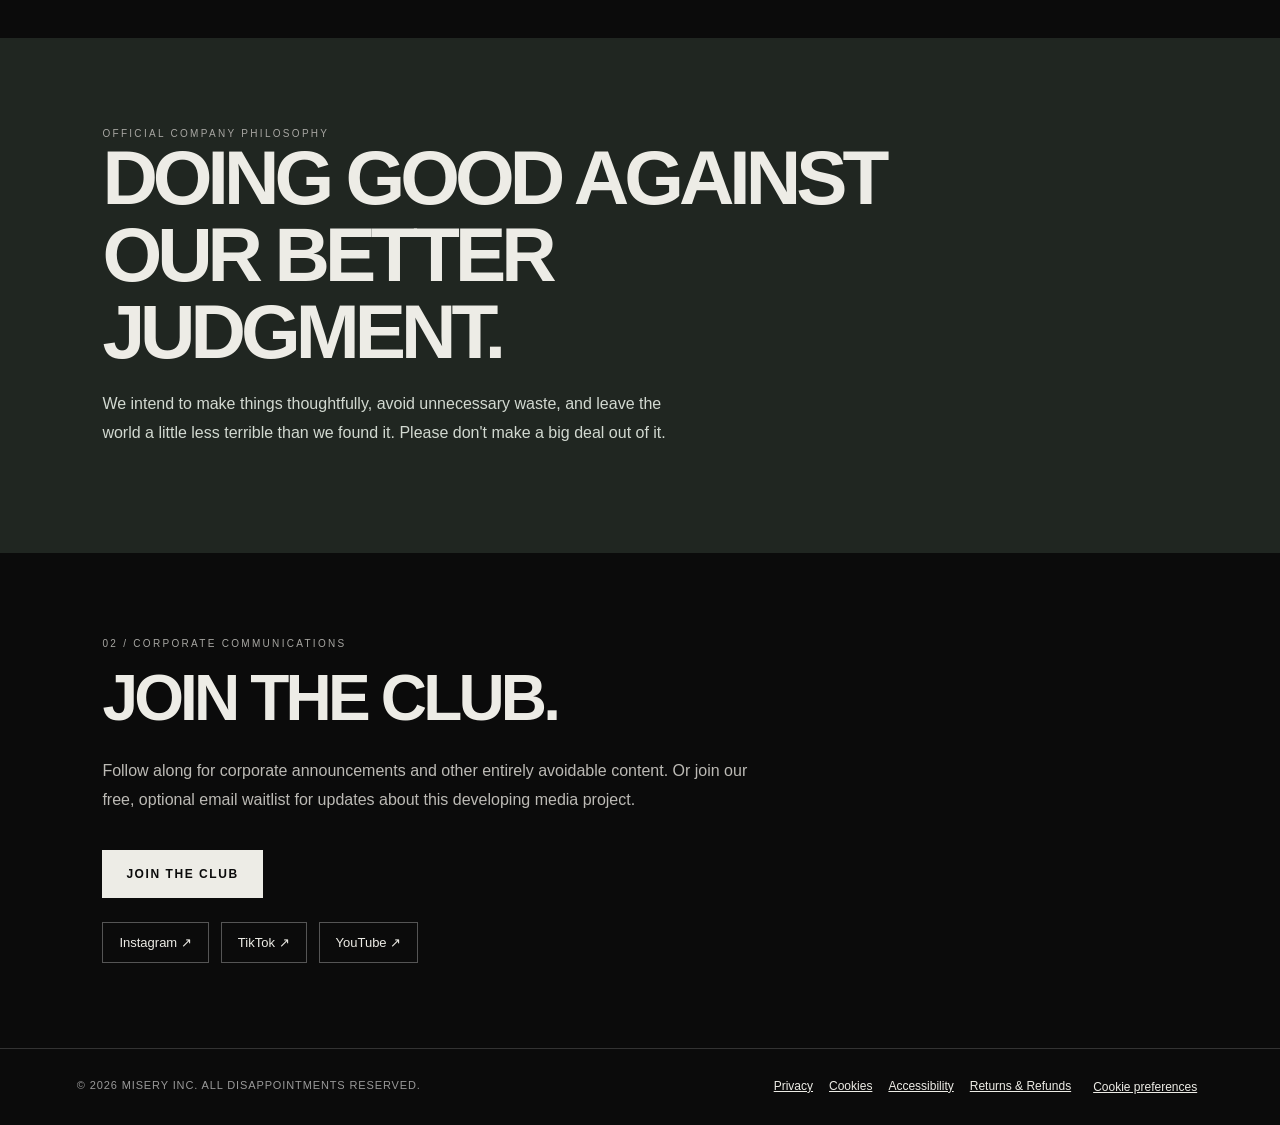
==== commit b2185c1f: "Add files via upload" ====
--- a/index.html
+++ b/index.html
@@ -1,68 +1,5 @@
-<!doctype html>
-<html lang="en">
-<head>
-  <meta charset="utf-8">
-  <meta name="viewport" content="width=device-width, initial-scale=1">
-  <meta name="theme-color" content="#0b0d0c">
-  <meta name="description" content="Misery Incorporated is an unnecessarily negative media company. Misery loves company.">
-  <meta name="color-scheme" content="dark">
-  <title>Misery Loves Company | Misery Incorporated</title>
-  <link rel="stylesheet" href="styles.css">
-  <script src="config.js" defer></script>
-  <script src="site.js" defer></script>
-</head>
-<body class="homepage">
-<a class="skip-link" href="#main">Skip to main content</a>
-<div class="site-shell">
-  <header class="site-header">
-    <a class="wordmark" href="index.html" aria-label="Misery Incorporated, home"><span class="wordmark-top">MISERY INC.</span><span class="wordmark-sub">BY DESIGN</span></a>
-    <button class="nav-toggle" type="button" aria-label="Open navigation" aria-controls="main-nav" aria-expanded="false"><span></span><span></span><span></span></button>
-    <nav class="main-nav" id="main-nav" aria-label="Main navigation"><a href="index.html" aria-current="page">HOME</a><a href="about.html">ABOUT</a><a href="content.html">CONTENT</a><a href="join.html">JOIN THE CLUB</a></nav>
-  </header>
-  <main id="main" tabindex="-1">
-<section class="hero" aria-labelledby="hero-title">
-  <div class="hero-copy"><p class="eyebrow">MISERY INCORPORATED</p><h1 id="hero-title" class="display-headline">MISERY<br>LOVES<br>COMPANY.</h1>
-    <p class="hero-lede">An unnecessarily negative media company.<br>Unnecessary commentary on the human condition. Corporate announcements, shared disappointment, and occasional attempts at doing good against our better judgment.</p>
-    <div class="hero-actions"><a class="button button-light" href="join.html">JOIN THE CLUB</a><a class="button button-outline" href="join.html">RECEIVE CORPORATE<br class="desktop-break"> COMMUNICATIONS</a></div>
-    <p class="microline">Membership is voluntary. Participation is encouraged.</p>
-  </div>
-  <aside class="hero-aside" aria-label="Find us online"><div class="social-stack" aria-label="Follow Misery Incorporated"><a href="https://www.instagram.com/miseryinc.club/" rel="noopener noreferrer" target="_blank">INSTAGRAM<span aria-hidden="true">↗</span><span class="sr-only"> (opens in a new tab)</span></a><a href="https://www.tiktok.com/@miseryinc.club" rel="noopener noreferrer" target="_blank">TIKTOK<span aria-hidden="true">↗</span><span class="sr-only"> (opens in a new tab)</span></a><a href="https://www.youtube.com/@miseryincclub" rel="noopener noreferrer" target="_blank">YOUTUBE<span aria-hidden="true">↗</span><span class="sr-only"> (opens in a new tab)</span></a></div><div class="side-rule"></div><div class="side-phrase">QUALITY<br>GOODS<br>FOR A WORSE<br>TOMORROW.<span class="motto-rule"></span></div></aside>
-</section>
-<div class="hairline" role="presentation"></div>
-<section class="home-departments" aria-labelledby="dept-title"><div class="section-intro"><p class="eyebrow">INTERNAL DIRECTORY / 001–003</p><h2 id="dept-title" class="section-heading">BUSINESS AS USUAL.</h2><p>We're not particularly pleased to be here either.</p></div>
-  <div class="department-grid">
-    <article class="department"><p class="department-number sage">01</p><h3>CORPORATE<br>COMMUNICATIONS</h3><p>Original satire, commentary, and questionable motivational content.</p><a class="inline-link" href="content.html">EXPLORE CONTENT <span aria-hidden="true">↗</span></a></article>
-    <article class="department"><p class="department-number violet">02</p><h3>THE<br>COMPANY</h3><p>Nobody asked for another media company. Unfortunately, here we are.</p><a class="inline-link" href="about.html">MEET THE COMPANY <span aria-hidden="true">↗</span></a></article>
-    <article class="department"><p class="department-number sage">03</p><h3>COMING<br>EVENTUALLY</h3><p><span class="violet-ink">Misery by Design.</span> Quality clothing for people who've had enough. Not available yet.</p><a class="inline-link" href="about.html#eventually">READ THE OUTLOOK <span aria-hidden="true">↗</span></a></article>
-  </div>
-</section>
-<section class="closing-line" aria-labelledby="closing-title"><p class="eyebrow">DEPARTMENT OF UNNECESSARY OPTIMISM</p><h2 id="closing-title">DOING GOOD AGAINST<br>OUR BETTER JUDGMENT.</h2><p>Occasional evidence that being cynical and being useful aren't mutually exclusive.</p><a class="button button-outline" href="join.html">JOIN THE CLUB</a></section>
-</main>
-  <footer class="site-footer">
-    <div class="footer-top">
-      <a class="wordmark footer-wordmark" href="index.html" aria-label="Misery Incorporated, home"><span class="wordmark-top">MISERY INC.</span><span class="wordmark-sub">BY DESIGN</span></a>
-      <div class="footer-motto">QUALITY GOODS<br>FOR A WORSE<br>TOMORROW.<span class="motto-rule"></span></div>
-    </div>
-    <div class="footer-links">
-      <div class="footer-link-group"><a href="index.html">Home</a><a href="about.html">About</a><a href="content.html">Content</a><a href="join.html">Join the Club</a></div>
-      <div class="footer-link-group"><a href="privacy.html">Privacy Policy</a><a href="cookies.html">Cookie Policy</a><a href="accessibility.html">Accessibility Statement</a><a href="returns.html">Returns &amp; Refunds</a><button type="button" class="text-button" data-open-preferences>Cookie preferences</button></div>
-      <div class="footer-link-group"><a href="https://www.instagram.com/miseryinc.club/" target="_blank" rel="noopener noreferrer">Instagram<span class="sr-only"> (opens in a new tab)</span></a><a href="https://www.tiktok.com/@miseryinc.club" target="_blank" rel="noopener noreferrer">Tiktok<span class="sr-only"> (opens in a new tab)</span></a><a href="https://www.youtube.com/@miseryincclub" target="_blank" rel="noopener noreferrer">Youtube<span class="sr-only"> (opens in a new tab)</span></a></div>
-    </div>
-    <div class="footer-bottom"><span>© <span data-year>2026</span> MISERY INC. ALL RIGHTS RESERVED.</span><span>DOING GOOD AGAINST OUR BETTER JUDGMENT.</span></div>
-  </footer>
-</div>
-<div class="cookie-notice" id="cookie-notice" role="region" aria-label="Cookie consent" hidden>
-  <div class="cookie-notice-copy"><strong>A small administrative interruption.</strong><p>This site currently has no optional cookies or trackers. You can save your preferences for future features. <a href="cookies.html">Cookie Policy</a>.</p></div>
-  <div class="cookie-actions"><button type="button" class="button button-light button-small" data-consent="reject">REJECT OPTIONAL</button><button type="button" class="button button-outline button-small" data-consent="accept">ACCEPT OPTIONAL</button><button type="button" class="text-button" data-open-preferences>Preferences</button></div>
-</div>
-<dialog id="privacy-dialog" class="privacy-dialog" aria-labelledby="privacy-dialog-title">
-  <div class="dialog-top"><h2 id="privacy-dialog-title">PRIVACY PREFERENCES.</h2><button class="dialog-close" type="button" data-close-preferences aria-label="Close privacy preferences">×</button></div>
-  <p>Necessary site functionality is always enabled. Optional cookies and analytics are <strong>not installed</strong> on this website today.</p>
-  <div class="preference-item"><div><strong>Necessary storage</strong><p>Remembers this choice in your browser.</p></div><span class="status-text">ALWAYS ON</span></div>
-  <label class="preference-item" for="pref-analytics"><span><strong>Future analytics</strong><span class="preference-description">Save your preference if analytics are added later. Nothing loads now.</span></span><input id="pref-analytics" type="checkbox"></label>
-  <label class="preference-item" for="pref-marketing"><span><strong>Future marketing cookies</strong><span class="preference-description">Save your preference if marketing cookies are added later. Nothing loads now.</span></span><input id="pref-marketing" type="checkbox"></label>
-  <p class="fineprint">Your saved choices do not authorize a future tracker to load automatically. Any new tracking requires an updated notice and compliant implementation.</p>
-  <div class="dialog-actions"><button type="button" class="button button-outline" data-consent="reject">REJECT OPTIONAL</button><button type="button" class="button button-light" id="save-preferences">SAVE PREFERENCES</button></div>
-</dialog>
-</body>
-</html>+<!doctype html><html lang="en"><head><meta charset="utf-8"><meta name="viewport" content="width=device-width,initial-scale=1"><meta name="theme-color" content="#0b0b0b"><meta name="description" content="Misery Incorporated. An unnecessarily negative media company."><title>Misery Loves Company | Misery Inc.</title><link rel="stylesheet" href="style.css"></head><body><a class="skip" href="#main">Skip to main content</a><header><a class="logo" href="index.html" aria-label="Misery Incorporated home">MISERY INC.</a><nav aria-label="Main navigation"><a href="index.html#company">The company</a><a href="index.html#communications">Communications</a><a href="join.html">Join the Club</a></nav></header><main id="main"><section class="hero"><div class="eyebrow">Est. 2026 · An unnecessarily negative media company</div><h1>MISERY<br>LOVES <span>COMPANY.</span></h1><p>Unnecessary commentary on the human condition. Corporate announcements, shared disappointment, and occasional attempts at doing good against our better judgment.</p><div class="actions"><a class="btn primary" href="join.html">JOIN THE CLUB</a><a class="btn" href="#company">READ THE FINE PRINT</a></div></section>
+<div class="divider"></div>
+<section class="section" id="company"><div class="micro">01 / About the company</div><h2>WE'RE DISAPPOINTED<br>YOU'RE HERE.</h2><p>Misery Incorporated is a faceless media company documenting the absurdity of being alive. We specialize in corporate nonsense, questionable optimism, and the occasional useful observation. Nobody asked us to do this. We did it anyway.</p><div class="cards"><article class="card"><div class="number">DEPARTMENT 001</div><h3>Corporate communications</h3><p>Important announcements concerning matters of little importance.</p></article><article class="card"><div class="number">DEPARTMENT 002</div><h3>Shared disappointment</h3><p>Because everything is slightly more tolerable when somebody else gets it.</p></article><article class="card"><div class="number">DEPARTMENT 003</div><h3>Misery by Design</h3><p>Quality clothing and useful goods. Eventually. We refuse to rush a mediocre shirt.</p></article></div></section>
+<section class="statement"><div class="micro">Official company philosophy</div><h2>DOING GOOD AGAINST OUR BETTER JUDGMENT.</h2><p>We intend to make things thoughtfully, avoid unnecessary waste, and leave the world a little less terrible than we found it. Please don't make a big deal out of it.</p></section>
+<section class="section" id="communications"><div class="micro">02 / Corporate communications</div><h2>JOIN THE CLUB.</h2><p>Follow along for corporate announcements and other entirely avoidable content. Or join our free, optional email waitlist for updates about this developing media project.</p><div class="actions"><a class="btn primary" href="join.html">JOIN THE CLUB</a></div><div class="social"><a href="https://www.instagram.com/miseryinc.club/" target="_blank" rel="noopener noreferrer">Instagram ↗</a><a href="https://www.tiktok.com/@miseryinc.club" target="_blank" rel="noopener noreferrer">TikTok ↗</a><a href="https://www.youtube.com/@miseryincclub" target="_blank" rel="noopener noreferrer">YouTube ↗</a></div></section></main><footer><small>© <span data-year>2026</span> MISERY INC. ALL DISAPPOINTMENTS RESERVED.</small><div class="footlinks"><a href="privacy.html">Privacy</a><a href="cookies.html">Cookies</a><a href="accessibility.html">Accessibility</a><a href="returns.html">Returns &amp; Refunds</a><button type="button" class="ghost" data-open-preferences>Cookie preferences</button></div></footer><aside class="cookie-banner" id="cookie-banner" hidden aria-label="Cookie preferences"><strong>A brief administrative inconvenience.</strong><p>We don't use advertising or analytics cookies. Your preference is saved in this browser. Optional tracking is off by default. <a href="cookies.html">Cookie Policy</a>.</p><button class="btn" type="button" data-consent="reject">Reject optional</button><button class="btn primary" type="button" data-consent="accept">Accept optional</button></aside><script src="site.js" defer></script></body></html>
--- a/style.css
+++ b/style.css
@@ -0,0 +1,4 @@
+
+:root{--black:#0b0b0b;--bone:#edece6;--sage:#4b5a4f;--violet:#6b587e;--muted:#a7a6a2}*{box-sizing:border-box}html{scroll-behavior:smooth}body{margin:0;background:var(--black);color:var(--bone);font-family:Arial,Helvetica,sans-serif}a{color:inherit}header{display:flex;justify-content:space-between;align-items:center;padding:25px clamp(22px,6vw,90px);border-bottom:1px solid #333}header a{text-decoration:none}.logo{font-weight:900;letter-spacing:-.04em;font-size:22px}.micro{font-size:10px;letter-spacing:.23em;text-transform:uppercase;color:var(--muted)}nav{display:flex;gap:25px}nav a{font-size:12px;letter-spacing:.12em;text-transform:uppercase}.hero{min-height:78vh;display:flex;flex-direction:column;justify-content:center;align-items:flex-start;padding:90px clamp(22px,8vw,130px);position:relative;overflow:hidden}.hero:after{content:'M.';position:absolute;right:-4vw;bottom:-16vw;font-size:min(67vw,900px);font-weight:900;color:#ffffff05;pointer-events:none}.eyebrow{color:#b6a4cc;font-size:12px;letter-spacing:.28em;text-transform:uppercase}.hero h1{font-size:clamp(62px,12vw,178px);line-height:.82;letter-spacing:-.085em;margin:25px 0 30px;max-width:1100px;font-weight:900}.hero h1 span{color:#9982b0}.hero p{font-size:clamp(16px,2vw,21px);line-height:1.65;max-width:620px;color:#c8c6c2}.actions{display:flex;flex-wrap:wrap;gap:12px;margin-top:35px}.btn{display:inline-block;text-decoration:none;padding:16px 23px;border:1px solid var(--bone);font-size:12px;font-weight:bold;letter-spacing:.13em;text-transform:uppercase;transition:.2s}.btn.primary{background:var(--bone);color:var(--black)}.btn:hover{background:var(--violet);border-color:var(--violet);color:white}.divider{height:1px;background:#333}.section{padding:85px clamp(22px,8vw,130px)}.section h2{font-size:clamp(34px,5vw,66px);letter-spacing:-.06em;margin:12px 0 22px}.section p{max-width:650px;color:#bcbab5;line-height:1.8}.cards{display:grid;grid-template-columns:repeat(3,1fr);gap:16px;margin-top:40px}.card{border:1px solid #383838;padding:30px;min-height:210px;background:#131313}.card .number{color:#9eb09f;font-size:11px;letter-spacing:.2em}.card h3{font-size:23px;letter-spacing:-.035em;margin:30px 0 12px}.card p{font-size:14px;margin:0}.statement{background:#202621;padding:90px clamp(22px,8vw,130px)}.statement h2{font-size:clamp(38px,6vw,80px);line-height:1;letter-spacing:-.065em;max-width:850px;margin:0 0 20px}.statement p{max-width:600px;line-height:1.8;color:#d2d9d1}.social{display:flex;flex-wrap:wrap;gap:12px;margin-top:24px}.social a{padding:12px 16px;border:1px solid #555;text-decoration:none;font-size:13px}.social a:hover{border-color:var(--bone)}footer{padding:30px clamp(22px,6vw,90px);border-top:1px solid #333;display:flex;justify-content:space-between;gap:20px;flex-wrap:wrap}footer small{color:#999;font-size:11px;letter-spacing:.08em}@media(max-width:720px){nav{gap:13px}nav a{font-size:10px}.cards{grid-template-columns:1fr}.hero{min-height:70vh}.hero h1{font-size:clamp(60px,14vw,110px)}.section,.statement{padding-top:65px;padding-bottom:65px}}
+
+:focus-visible{outline:3px solid #c5a7e1;outline-offset:4px} .skip{position:absolute;left:12px;top:-100px;background:var(--bone);color:var(--black);padding:12px;z-index:30}.skip:focus{top:12px} .legal{max-width:850px;margin:auto;padding:75px 24px 100px}.legal h1{font-size:clamp(46px,8vw,90px);line-height:1;letter-spacing:-.07em}.legal h2{margin-top:42px;font-size:25px}.legal p,.legal li{line-height:1.8;color:#c7c5c0}.notice{border:1px solid #65776a;background:#19201b;padding:20px;margin:25px 0}.footlinks{display:flex;flex-wrap:wrap;gap:16px}.footlinks a,.footlinks button{font-size:12px;color:var(--bone)}.ghost{border:0;background:none;text-decoration:underline;cursor:pointer;font:inherit}.cookie-banner{position:fixed;bottom:18px;right:18px;max-width:390px;background:#222824;border:1px solid #78887b;box-shadow:0 12px 40px #0009;padding:20px;z-index:20}.cookie-banner[hidden]{display:none}.cookie-banner p{font-size:13px;line-height:1.55;color:#ddd}.cookie-banner .btn{background:none;color:var(--bone);cursor:pointer;margin:4px;padding:12px}.cookie-banner .btn.primary{background:var(--bone);color:var(--black)}.small{font-size:13px;color:#aaa;line-height:1.7}.btn[aria-disabled="true"]{opacity:.55;cursor:not-allowed}.eyebrow{line-height:1.6}@media(prefers-reduced-motion:reduce){html{scroll-behavior:auto}*,*:before,*:after{transition:none!important;animation:none!important}}@media(max-width:560px){header{align-items:flex-start;gap:16px;flex-wrap:wrap}.cookie-banner{left:12px;right:12px;bottom:12px;max-width:none}.hero h1{font-size:clamp(55px,13vw,85px)}nav{flex-wrap:wrap}}
